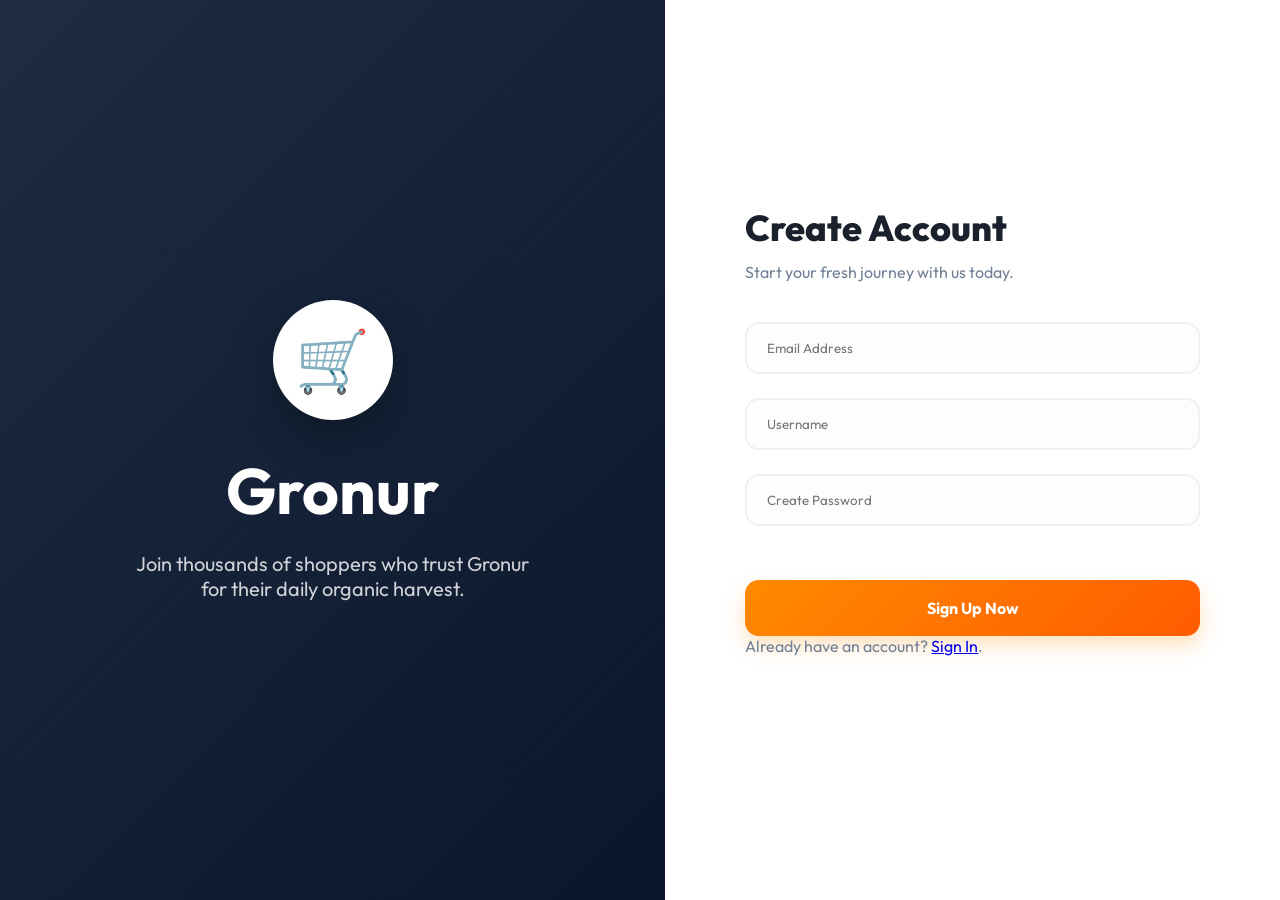
==== register.html @ 73c5832c "Rebrand to Gronur Grocery System and finalize premium desktop UI" ====
<!DOCTYPE html>
<html lang="en">
<head>
  <meta charset="UTF-8">
  <meta name="viewport" content="width=device-width, initial-scale=1.0">
  <title>Gronur Grocery System</title>
  <link rel="stylesheet" href="styles.css">
</head>

<body>
  <div class="split-page">
    <div class="split-left">
      <div class="cart-icon-big">🛒</div>
      <h1 style="font-size: 64px; margin-bottom: 20px;">Gronur</h1>
      <p style="font-size: 20px; max-width: 400px; opacity: 0.8;">Join thousands of shoppers who trust Gronur for their daily organic harvest.</p>
    </div>
    
    <div class="split-right">
      <div class="welcome-container">
        <h1>Create Account</h1>
        <p>Start your fresh journey with us today.</p>
        
        <form action="register.php" method="post">
          <input type="email" placeholder="Email Address" name="email" id="email" required>
          <input type="text" placeholder="Username" name="uname" id="uname" required>
          <input type="password" placeholder="Create Password" name="psw" id="psw" required>
          
          <button type="submit" class="Btn">Sign Up Now</button>
          
          <p id="account">Already have an account? <a href="login.html">Sign In</a>.</p>
        </form>
      </div>
    </div>
  </div>
</body>
</html>
---- styles.css ----
@import url('https://fonts.googleapis.com/css2?family=Outfit:wght@300;400;500;600;700;800&display=swap');

:root {
  --primary: #0a1629;
  --secondary: #f7fafc;
  --accent: #ff8a00;
  --text-main: #1a202c;
  --text-muted: #718096;
  --bg-main: #ffffff;
  --radius: 16px;
  --shadow: 0 4px 20px rgba(0, 0, 0, 0.08);
  --dark-gradient: linear-gradient(135deg, #1e2c44 0%, #0a1629 100%);
  --success-gradient: linear-gradient(135deg, #009624 0%, #00e676 100%);
}

.cart-icon-big {
  font-size: 60px;
  margin-bottom: 30px;
  background: white;
  color: var(--primary);
  width: 120px;
  height: 120px;
  display: flex;
  align-items: center;
  justify-content: center;
  border-radius: 50%;
  box-shadow: 0 15px 45px rgba(0, 0, 0, 0.3);
}

@keyframes pulseGlow {
  0% {
    box-shadow: 0 10px 25px rgba(0, 200, 83, 0.3);
  }

  50% {
    box-shadow: 0 15px 35px rgba(0, 200, 83, 0.5);
  }

  100% {
    box-shadow: 0 10px 25px rgba(0, 200, 83, 0.3);
  }
}

* {
  box-sizing: border-box;
  font-family: 'Outfit', sans-serif;
  margin: 0;
  padding: 0;
}

body {
  background: var(--bg-main);
  color: var(--text-main);
  min-height: 100vh;
  display: flex;
  flex-direction: column;
}

#app-container {
  width: 100%;
  min-height: 100vh;
  display: flex;
  flex-direction: column;
}

#main-content {
  flex: 1;
  padding: 40px 10%;
  max-width: 1400px;
  margin: 0 auto;
  width: 100%;
}

/* Split Page Layout (Login/Register) */
.split-page {
  display: flex;
  min-height: 100vh;
  width: 100%;
}

.split-left {
  flex: 1.2;
  background: var(--dark-gradient);
  display: flex;
  flex-direction: column;
  justify-content: center;
  align-items: center;
  padding: 60px;
  text-align: center;
  color: white;
}

.split-right {
  flex: 1;
  background: white;
  display: flex;
  flex-direction: column;
  justify-content: center;
  align-items: center;
  padding: 80px;
}

.split-right h1 {
  color: #1a202c;
  font-size: 36px;
  font-weight: 800;
  margin-bottom: 12px;
}

.split-right p {
  color: #718096;
  font-size: 16px;
  margin-bottom: 40px;
}

.split-right input {
  background: #fdfdfd !important;
  border: 2px solid #edf2f7 !important;
  border-radius: 14px !important;
  padding: 16px 20px !important;
  width: 100%;
  margin-bottom: 24px;
}

.split-right .Btn {
  width: 100%;
  margin-top: 30px;
  padding: 18px;
  border-radius: 14px;
  font-size: 16px;
  font-weight: 700;
  border: none;
  background: linear-gradient(135deg, #ff8a00 0%, #ff5c00 100%);
  color: white;
  cursor: pointer;
  box-shadow: 0 10px 20px rgba(255, 138, 0, 0.25);
}

/* Navbar */
.navbar {
  padding: 15px 10%;
  background: var(--primary);
  display: flex;
  align-items: center;
  justify-content: space-between;
  border-bottom: 2px solid var(--accent);
  position: sticky;
  top: 0;
  z-index: 1000;
}

#tagname {
  color: white;
  font-size: 26px;
  font-weight: 800;
  letter-spacing: -1.5px;
}

.navbar a[href="logout.php"] {
  color: #cbd5e1;
  font-size: 13px;
  font-weight: 600;
  text-decoration: none;
  background: rgba(255, 255, 255, 0.1);
  padding: 8px 18px;
  border-radius: 12px;
}

/* Dashboard Content */
h1 {
  font-size: 48px;
  font-weight: 700;
  color: ar(--primaryv);
  margin-bottom: 5px;
}

.search-container {
  display: flex;
  gap: 15px;
  margin: 30px 0;
  background: #f1f5f9;
  padding: 8px;
  border-radius: 18px;
  max-width: 500px;
  border: 1px solid #e2e8f0;
}

.search-container input {
  flex: 1;
  background: transparent !important;
  border: none !important;
  padding: 0 15px !important;
  color: #1a202c;
  font-size: 16px;
}

#searchBtn {
  background: var(--accent);
  width: 48px;
  height: 48px;
  border-radius: 12px;
  cursor: pointer;
  display: flex;
  align-items: center;
  justify-content: center;
  border: none;
}

#searchBtn svg {
  width: 24px;
  height: 24px;
  fill: white;
}

.sort-container {
  display: flex;
  align-items: center;
  gap: 12px;
  margin: 20px 0 40px;
  padding: 10px 20px;
  background: #f8fafc;
  border-radius: 15px;
  width: fit-content;
  border: 1px solid #e2e8f0;
}

#sort-options {
  background: white;
  border: 1px solid #cbd5e1;
  padding: 6px 12px;
  border-radius: 8px;
  cursor: pointer;
}

/* Grid */
.grocery-items {
  display: grid;
  grid-template-columns: repeat(auto-fill, minmax(320px, 1fr));
  gap: 24px;
}

.item {
  background: white;
  border: 1px solid #edf2f7;
  border-radius: 28px;
  padding: 24px;
  display: flex;
  align-items: center;
  gap: 20px;
  transition: all 0.4s cubic-bezier(0.175, 0.885, 0.32, 1.275);
}

.item:hover {
  transform: translateY(-8px);
  border-color: var(--accent);
  box-shadow: 0 20px 25px -5px rgba(0, 0, 0, 0.1);
}

.product-image {
  width: 100px;
  height: 100px;
  object-fit: cover;
  border-radius: 20px;
  background: #f8fafc;
  padding: 10px;
}

.add-to-cart-btn,
.edit-btn,
.remove-btn {
  padding: 10px 14px;
  font-size: 12px;
  font-weight: 700;
  border-radius: 10px;
  border: none;
  cursor: pointer;
  transition: all 0.2s ease;
  display: flex;
  align-items: center;
  justify-content: center;
}

.add-to-cart-btn {
  background: var(--accent);
  color: white;
}

.edit-btn {
  background: #f1f5f9;
  color: #64748b;
  margin-bottom: 5px;
}

.remove-btn {
  background: #fff5f5;
  color: #f56565;
  margin-bottom: 8px;
  width: 40px;
  height: 40px;
  border-radius: 12px;
}

.remove-btn svg {
  width: 18px;
  height: 18px;
  fill: currentColor;
}

/* Cart */
#cart {
  background: #f8fafc;
  border: 1px solid #e2e8f0;
  border-radius: 30px;
  padding: 40px;
  margin-top: 80px;
}

#cart-items li {
  background: white;
  padding: 20px;
  border-radius: 16px;
  border: 1px solid #edf2f7;
  display: flex;
  justify-content: space-between;
  align-items: center;
  margin-bottom: 10px;
}

.remove-from-cart-btn {
  background: #fff5f5;
  color: #f56565;
  border: 1px solid #fed7d7;
  width: 32px;
  height: 32px;
  border-radius: 10px;
  display: flex;
  align-items: center;
  justify-content: center;
  cursor: pointer;
}

.remove-from-cart-btn svg {
  width: 16px;
  height: 16px;
  fill: currentColor;
  pointer-events: none;
}

#checkoutBtn {
  background: var(--success-gradient);
  color: white;
  border: none;
  font-weight: 800;
  font-size: 16px;
  padding: 18px 36px;
  border-radius: 18px;
  cursor: pointer;
  display: flex;
  align-items: center;
  gap: 12px;
  animation: pulseGlow 3s infinite ease-in-out;
  text-transform: uppercase;
  letter-spacing: 1px;
}

#checkoutBtn svg {
  width: 20px;
  height: 20px;
  fill: white;
  transition: transform 0.3s ease;
}

#checkoutBtn:hover {
  transform: translateY(-5px) scale(1.02);
  box-shadow: 0 20px 45px rgba(0, 200, 83, 0.6);
}

#checkoutBtn:hover svg {
  transform: translateX(5px);
}

/* Modals */
#edit-form-container {
  position: fixed;
  top: 0;
  left: 0;
  right: 0;
  bottom: 0;
  background: rgba(10, 22, 41, 0.4);
  backdrop-filter: blur(12px);
  z-index: 2000;
  display: flex;
  align-items: center;
  justify-content: center;
  padding: 20px;
}

#editModal {
  background: white;
  padding: 40px;
  border-radius: 30px;
  width: 100%;
  max-width: 650px;
  box-shadow: 0 25px 60px -15px rgba(0, 0, 0, 0.15);
}

.edit-form-grid {
  display: grid;
  grid-template-columns: 1fr 1fr;
  gap: 20px;
}

.form-group {
  display: flex;
  flex-direction: column;
  gap: 8px;
}

.form-group label {
  font-size: 13px;
  font-weight: 700;
  color: #64748b;
}

.full-width {
  grid-column: span 2;
}

#editForm input {
  background: #f8fafc !important;
  border: 1px solid #e2e8f0 !important;
  border-radius: 12px !important;
  padding: 14px 16px !important;
}

.submitBtn {
  background: var(--dark-gradient);
  color: white;
  border: none;
  border-radius: 14px;
  width: 100%;
  padding: 18px;
  font-weight: 700;
  margin-top: 30px;
  cursor: pointer;
}

.cancel-btn {
  background: none;
  border: 1px solid #e2e8f0;
  color: #64748b;
  width: 100%;
  padding: 14px;
  border-radius: 12px;
  margin-top: 15px;
  cursor: pointer;
}

.hidden {
  display: none !important;
}

/* Responsive Design System */
@media (max-width: 1200px) {

  #main-content,
  .navbar {
    padding-left: 5%;
    padding-right: 5%;
  }

  .grocery-items {
    grid-template-columns: repeat(auto-fill, minmax(280px, 1fr));
  }
}

@media (max-width: 992px) {
  .split-page {
    flex-direction: column;
  }

  .split-left {
    padding: 40px;
    min-height: fit-content;
    flex: none;
  }

  .split-right {
    padding: 60px 40px;
    flex: none;
  }

  .cart-icon-big {
    width: 100px;
    height: 100px;
    font-size: 50px;
  }

  .split-left h1 {
    font-size: 40px !important;
  }
}

@media (max-width: 768px) {
  h1 {
    font-size: 32px;
  }

  .search-container {
    max-width: 100%;
  }

  .grocery-items {
    grid-template-columns: 1fr;
  }

  .item {
    flex-direction: column;
    text-align: center;
    padding: 30px;
    gap: 15px;
  }

  .product-image {
    width: 120px;
    height: 120px;
  }

  .item div[style*="flex-direction:column"] {
    align-items: center !important;
  }

  #cart {
    padding: 25px;
    margin-top: 40px;
  }

  .navbar {
    padding: 15px 5%;
  }
}

@media (max-width: 480px) {
  #main-content {
    padding: 20px 20px;
  }

  #tagname {
    font-size: 20px;
  }

  .sort-container {
    flex-direction: column;
    align-items: flex-start;
    width: 100%;
  }

  #sort-options {
    width: 100%;
  }

  .edit-form-grid {
    grid-template-columns: 1fr;
  }

  .full-width {
    grid-column: span 1;
  }

  #editModal {
    padding: 25px;
  }
}
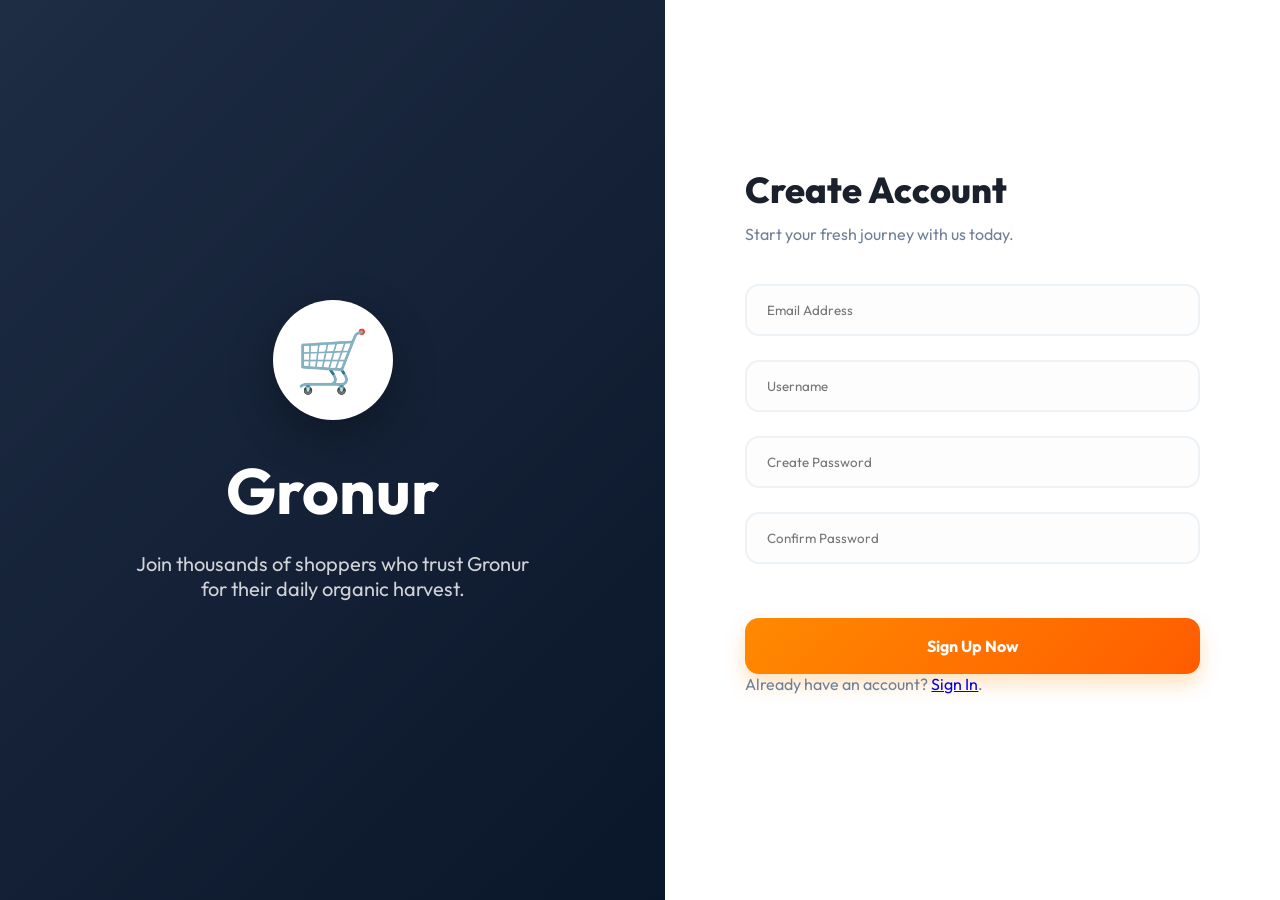
==== commit 2a2edb3c: "Convert to Serverless Static-State Architecture for Netlify deployment" ====
--- a/register.html
+++ b/register.html
@@ -20,10 +20,11 @@
         <h1>Create Account</h1>
         <p>Start your fresh journey with us today.</p>
         
-        <form action="register.php" method="post">
-          <input type="email" placeholder="Email Address" name="email" id="email" required>
-          <input type="text" placeholder="Username" name="uname" id="uname" required>
-          <input type="password" placeholder="Create Password" name="psw" id="psw" required>
+        <form id="registerForm">
+          <input type="email" placeholder="Email Address" id="email" required>
+          <input type="text" placeholder="Username" id="uname" required>
+          <input type="password" placeholder="Create Password" id="psw" required>
+          <input type="password" placeholder="Confirm Password" id="confirm-psw" required>
           
           <button type="submit" class="Btn">Sign Up Now</button>
           
@@ -32,5 +33,6 @@
       </div>
     </div>
   </div>
+  <script src="auth.js"></script>
 </body>
 </html>
